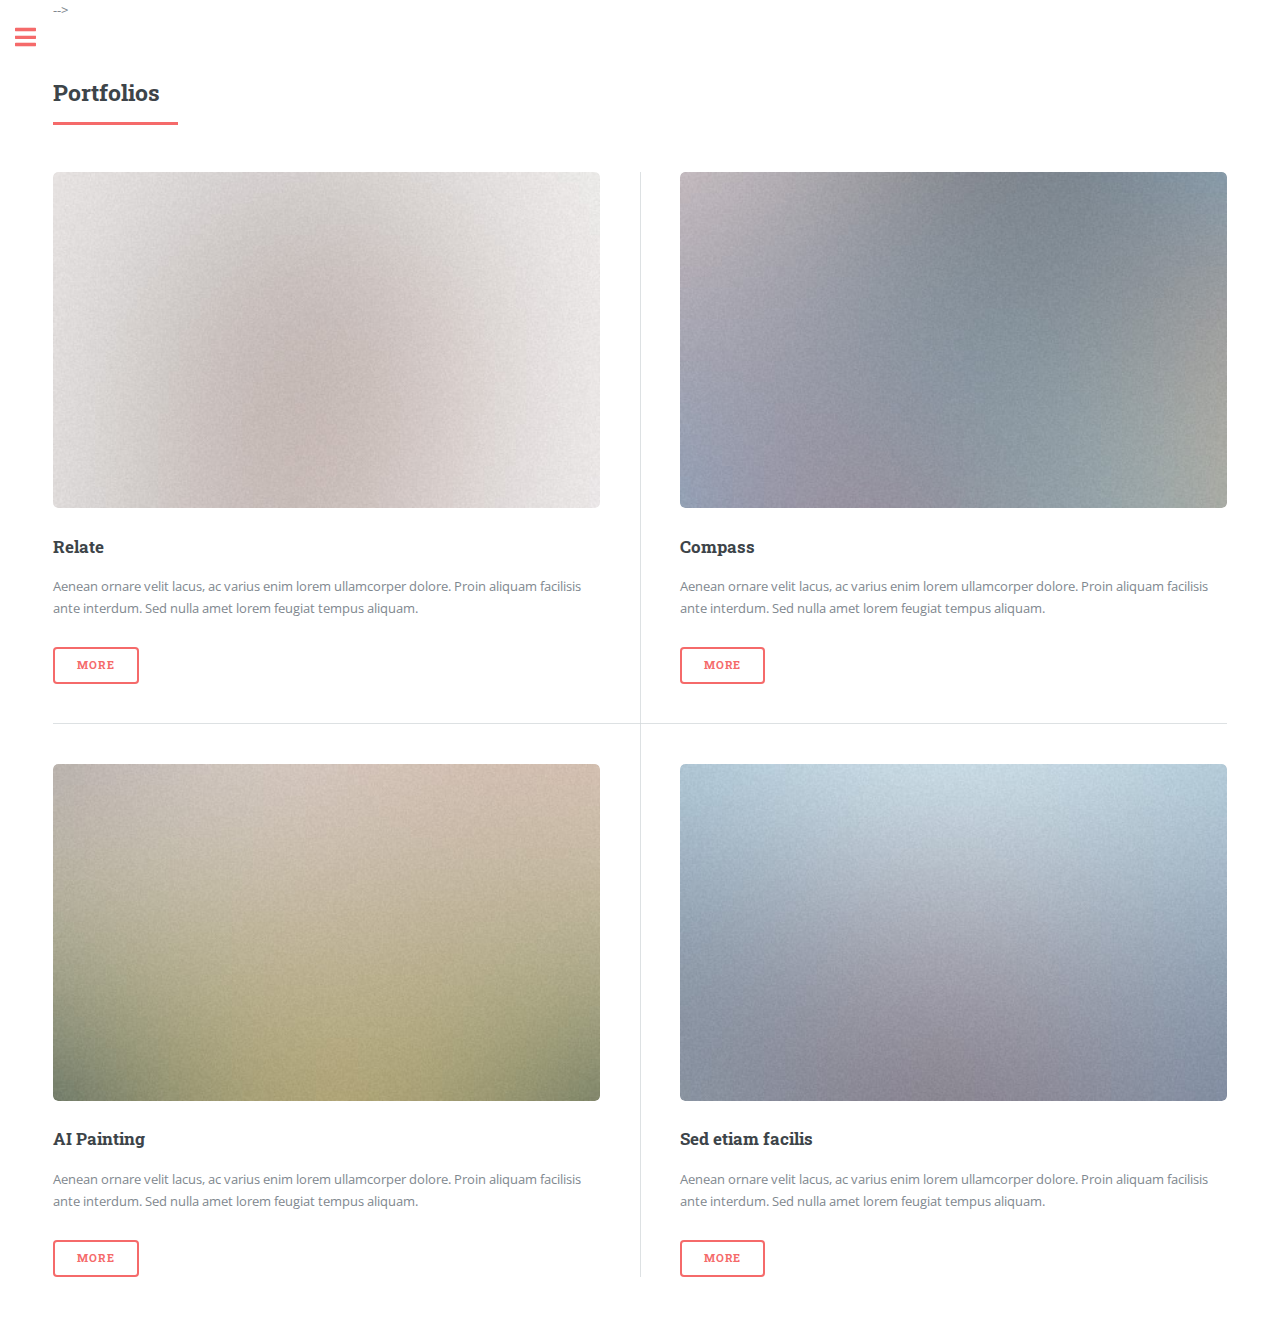
==== portfolios.html @ 3aebd386 "test" ====
<!DOCTYPE HTML>
<!--
	Editorial by HTML5 UP
	html5up.net | @ajlkn
	Free for personal and commercial use under the CCA 3.0 license (html5up.net/license)
-->
<html>
	<head>
		<title>Editorial by HTML5 UP</title>
		<meta charset="utf-8" />
		<meta name="viewport" content="width=device-width, initial-scale=1, user-scalable=no" />
		<link rel="stylesheet" href="assets/css/main.css" />
	</head>
	<body class="is-preload">

		<!-- Wrapper -->
			<div id="wrapper">

				<!-- Main -->
					<div id="main">
						<div class="inner">

							<!-- Header -->
								<!-- <header id="header">
									<a href="index.html" class="logo"><strong>Portfolios</strong></a>
									<a href="index.html" class="logo"></a>
									<!-- 
									<ul class="icons">
										<li><a href="#" class="icon brands fa-twitter"><span class="label">Twitter</span></a></li>
										<li><a href="#" class="icon brands fa-facebook-f"><span class="label">Facebook</span></a></li>
										<li><a href="#" class="icon brands fa-snapchat-ghost"><span class="label">Snapchat</span></a></li>
										<li><a href="#" class="icon brands fa-instagram"><span class="label">Instagram</span></a></li>
										<li><a href="#" class="icon brands fa-medium-m"><span class="label">Medium</span></a></li>
									</ul>
									-->
								</header> -->

							<!-- Section -->
							<!--
								<section>
									<header class="major">
										<h2>Erat lacinia</h2>
									</header>
									<div class="features">
										<article>
											<span class="icon fa-gem"></span>
											<div class="content">
												<h3>Portitor ullamcorper</h3>
												<p>Aenean ornare velit lacus, ac varius enim lorem ullamcorper dolore. Proin aliquam facilisis ante interdum. Sed nulla amet lorem feugiat tempus aliquam.</p>
											</div>
										</article>
										<article>
											<span class="icon solid fa-paper-plane"></span>
											<div class="content">
												<h3>Sapien veroeros</h3>
												<p>Aenean ornare velit lacus, ac varius enim lorem ullamcorper dolore. Proin aliquam facilisis ante interdum. Sed nulla amet lorem feugiat tempus aliquam.</p>
											</div>
										</article>
										<article>
											<span class="icon solid fa-rocket"></span>
											<div class="content">
												<h3>Quam lorem ipsum</h3>
												<p>Aenean ornare velit lacus, ac varius enim lorem ullamcorper dolore. Proin aliquam facilisis ante interdum. Sed nulla amet lorem feugiat tempus aliquam.</p>
											</div>
										</article>
										<article>
											<span class="icon solid fa-signal"></span>
											<div class="content">
												<h3>Sed magna finibus</h3>
												<p>Aenean ornare velit lacus, ac varius enim lorem ullamcorper dolore. Proin aliquam facilisis ante interdum. Sed nulla amet lorem feugiat tempus aliquam.</p>
											</div>
										</article>
									</div>
								</section>
								-->

							<!-- Section -->
								<section>
									<header class="major">
										<h2>Portfolios</h2>
									</header>
									<div class="posts">
										<article>
											<a class="image" href="aipainting.html"><img src="images/pic01.jpg" alt="" /></a>
											<h3>Relate</h3>
											<p>Aenean ornare velit lacus, ac varius enim lorem ullamcorper dolore. Proin aliquam facilisis ante interdum. Sed nulla amet lorem feugiat tempus aliquam.</p>
											<ul class="actions">
												<li><a href="aipainting.html" class="button">More</a></li>
											</ul>
										</article>
										<article>
											<a href="#" class="image"><img src="images/pic02.jpg" alt="" /></a>
											<h3>Compass</h3>
											<p>Aenean ornare velit lacus, ac varius enim lorem ullamcorper dolore. Proin aliquam facilisis ante interdum. Sed nulla amet lorem feugiat tempus aliquam.</p>
											<ul class="actions">
												<li><a href="#" class="button">More</a></li>
											</ul>
										</article>
										<article>
											<a href="#" class="image"><img src="images/pic03.jpg" alt="" /></a>
											<h3>AI Painting</h3>
											<p>Aenean ornare velit lacus, ac varius enim lorem ullamcorper dolore. Proin aliquam facilisis ante interdum. Sed nulla amet lorem feugiat tempus aliquam.</p>
											<ul class="actions">
												<li><a href="#" class="button">More</a></li>
											</ul>
										</article>
										<article>
											<a href="#" class="image"><img src="images/pic04.jpg" alt="" /></a>
											<h3>Sed etiam facilis</h3>
											<p>Aenean ornare velit lacus, ac varius enim lorem ullamcorper dolore. Proin aliquam facilisis ante interdum. Sed nulla amet lorem feugiat tempus aliquam.</p>
											<ul class="actions">
												<li><a href="#" class="button">More</a></li>
											</ul>
										</article>
										<!-- <article>
											<a href="#" class="image"><img src="images/pic05.jpg" alt="" /></a>
											<h3>Feugiat lorem aenean</h3>
											<p>Aenean ornare velit lacus, ac varius enim lorem ullamcorper dolore. Proin aliquam facilisis ante interdum. Sed nulla amet lorem feugiat tempus aliquam.</p>
											<ul class="actions">
												<li><a href="#" class="button">More</a></li>
											</ul>
										</article>
										<article>
											<a href="#" class="image"><img src="images/pic06.jpg" alt="" /></a>
											<h3>Amet varius aliquam</h3>
											<p>Aenean ornare velit lacus, ac varius enim lorem ullamcorper dolore. Proin aliquam facilisis ante interdum. Sed nulla amet lorem feugiat tempus aliquam.</p>
											<ul class="actions">
												<li><a href="#" class="button">More</a></li>
											</ul>
										</article> -->
									</div>
								</section>

						</div>
					</div>

				<!-- Sidebar -->
					<div id="sidebar">
						<div class="inner">

							<!-- Search -->
								<section id="search" class="alt">
									<form method="post" action="#">
										<input type="text" name="query" id="query" placeholder="Search" />
									</form>
								</section>

							<!-- Menu -->
								<nav id="menu">
									<header class="major">
										<h2>Menu</h2>
									</header>
									<ul>
										<li><a href="index.html">Homepage</a></li>
										<li><a href="portfolios.html">Portfolios</a></li>
										<li><a href="publications.html">Publications</a></li>
										<!--
										<li>
											<span class="opener">Submenu</span>
											<ul>
												<li><a href="#">Lorem Dolor</a></li>
												<li><a href="#">Ipsum Adipiscing</a></li>
												<li><a href="#">Tempus Magna</a></li>
												<li><a href="#">Feugiat Veroeros</a></li>
											</ul>
										</li>
										<li><a href="#">Etiam Dolore</a></li>
										<li><a href="#">Adipiscing</a></li>
										<li>
											<span class="opener">Another Submenu</span>
											<ul>
												<li><a href="#">Lorem Dolor</a></li>
												<li><a href="#">Ipsum Adipiscing</a></li>
												<li><a href="#">Tempus Magna</a></li>
												<li><a href="#">Feugiat Veroeros</a></li>
											</ul>
										</li>
										<li><a href="#">Maximus Erat</a></li>
										<li><a href="#">Sapien Mauris</a></li>
										<li><a href="#">Amet Lacinia</a></li>
										-->
									</ul>
								</nav>

							<!-- Section -->
								<!--
								<section>
									<header class="major">
										<h2>Ante interdum</h2>
									</header>
									<div class="mini-posts">
										<article>
											<a href="#" class="image"><img src="images/pic07.jpg" alt="" /></a>
											<p>Aenean ornare velit lacus, ac varius enim lorem ullamcorper dolore aliquam.</p>
										</article>
										<article>
											<a href="#" class="image"><img src="images/pic08.jpg" alt="" /></a>
											<p>Aenean ornare velit lacus, ac varius enim lorem ullamcorper dolore aliquam.</p>
										</article>
										<article>
											<a href="#" class="image"><img src="images/pic09.jpg" alt="" /></a>
											<p>Aenean ornare velit lacus, ac varius enim lorem ullamcorper dolore aliquam.</p>
										</article>
									</div>
									<ul class="actions">
										<li><a href="#" class="button">More</a></li>
									</ul>
								</section>
								-->

							<!-- Section -->
							<section>
								<header class="major">
									<h2>Get in touch</h2>
								</header>
								<!--
								<p>Sed varius enim lorem ullamcorper dolore aliquam aenean ornare velit lacus, ac varius enim lorem ullamcorper dolore. Proin sed aliquam facilisis ante interdum. Sed nulla amet lorem feugiat tempus aliquam.</p>
								-->
								<ul class="contact">
									<li class="icon solid fa-envelope"><a href="#">klei4@ucsc.edu</a></li>
									<!-- <li class="icon solid fa-phone">(000) 000-0000</li>
									<li class="icon solid fa-home">1234 Somewhere Road #8254<br />
									Nashville, TN 00000-0000</li> -->
								</ul>
							</section>

							<!-- Footer -->
							<!--
								<footer id="footer">
									<p class="copyright">&copy; Untitled. All rights reserved. Demo Images: <a href="https://unsplash.com">Unsplash</a>. Design: <a href="https://html5up.net">HTML5 UP</a>.</p>
								</footer>
							-->

						</div>
					</div>

			</div>

		<!-- Scripts -->
			<script src="assets/js/jquery.min.js"></script>
			<script src="assets/js/browser.min.js"></script>
			<script src="assets/js/breakpoints.min.js"></script>
			<script src="assets/js/util.js"></script>
			<script src="assets/js/main.js"></script>

	</body>
</html>
---- assets/css/main.css ----
@import url(fontawesome-all.min.css);
@import url("https://fonts.googleapis.com/css?family=Open+Sans:400,600,400italic,600italic|Roboto+Slab:400,700");
/*
	Editorial by HTML5 UP
	html5up.net | @ajlkn
	Free for personal and commercial use under the CCA 3.0 license (html5up.net/license)
*/
html, body, div, span, applet, object,
iframe, h1, h2, h3, h4, h5, h6, p, blockquote,
pre, a, abbr, acronym, address, big, cite,
code, del, dfn, em, img, ins, kbd, q, s, samp,
small, strike, strong, sub, sup, tt, var, b,
u, i, center, dl, dt, dd, ol, ul, li, fieldset,
form, label, legend, table, caption, tbody,
tfoot, thead, tr, th, td, article, aside,
canvas, details, embed, figure, figcaption,
footer, header, hgroup, menu, nav, output, ruby,
section, summary, time, mark, audio, video {
  margin: 0;
  padding: 0;
  border: 0;
  font-size: 100%;
  font: inherit;
  vertical-align: baseline; }

article, aside, details, figcaption, figure,
footer, header, hgroup, menu, nav, section {
  display: block; }

body {
  line-height: 1; }

ol, ul {
  list-style: none; }

blockquote, q {
  quotes: none; }
  blockquote:before, blockquote:after, q:before, q:after {
    content: '';
    content: none; }

table {
  border-collapse: collapse;
  border-spacing: 0; }

body {
  -webkit-text-size-adjust: none; }

mark {
  background-color: transparent;
  color: inherit; }

input::-moz-focus-inner {
  border: 0;
  padding: 0; }

input, select, textarea {
  -moz-appearance: none;
  -webkit-appearance: none;
  -ms-appearance: none;
  appearance: none; }

/* Basic */
@-ms-viewport {
  width: device-width; }

body {
  -ms-overflow-style: scrollbar; }

@media screen and (max-width: 480px) {
  html, body {
    min-width: 320px; } }

html {
  box-sizing: border-box; }

*, *:before, *:after {
  box-sizing: inherit; }

body {
  background: #ffffff; }
  body.is-preload *, body.is-preload *:before, body.is-preload *:after, body.is-resizing *, body.is-resizing *:before, body.is-resizing *:after {
    -moz-animation: none !important;
    -webkit-animation: none !important;
    -ms-animation: none !important;
    animation: none !important;
    -moz-transition: none !important;
    -webkit-transition: none !important;
    -ms-transition: none !important;
    transition: none !important; }

/* Type */
body, input, select, textarea {
  color: #7f888f;
  font-family: "Open Sans", sans-serif;
  font-size: 13pt;
  font-weight: 400;
  line-height: 1.65; }
  @media screen and (max-width: 1680px) {
    body, input, select, textarea {
      font-size: 11pt; } }
  @media screen and (max-width: 1280px) {
    body, input, select, textarea {
      font-size: 10pt; } }
  @media screen and (max-width: 360px) {
    body, input, select, textarea {
      font-size: 9pt; } }

a {
  -moz-transition: color 0.2s ease-in-out, border-bottom-color 0.2s ease-in-out;
  -webkit-transition: color 0.2s ease-in-out, border-bottom-color 0.2s ease-in-out;
  -ms-transition: color 0.2s ease-in-out, border-bottom-color 0.2s ease-in-out;
  transition: color 0.2s ease-in-out, border-bottom-color 0.2s ease-in-out;
  border-bottom: dotted 1px;
  color: #f56a6a;
  text-decoration: none; }
  a:hover {
    border-bottom-color: #f56a6a;
    color: #f56a6a !important; }
    a:hover strong {
      color: inherit; }

strong, b {
  color: #3d4449;
  font-weight: 600; }

em, i {
  font-style: italic; }

p {
  margin: 0 0 2em 0; }

h1, h2, h3, h4, h5, h6 {
  color: #3d4449;
  font-family: "Roboto Slab", serif;
  font-weight: 700;
  line-height: 1.5;
  margin: 0 0 1em 0; }
  h1 a, h2 a, h3 a, h4 a, h5 a, h6 a {
    color: inherit;
    text-decoration: none;
    border-bottom: 0; }

h1 {
  font-size: 4em;
  margin: 0 0 0.5em 0;
  line-height: 1.3; }

h2 {
  font-size: 1.75em; }

h3 {
  font-size: 1.25em; }

h4 {
  font-size: 1.1em; }

h5 {
  font-size: 0.9em; }

h6 {
  font-size: 0.7em; }

@media screen and (max-width: 1680px) {
  h1 {
    font-size: 3.5em; } }

@media screen and (max-width: 980px) {
  h1 {
    font-size: 3.25em; } }

@media screen and (max-width: 736px) {
  h1 {
    font-size: 2em;
    line-height: 1.4; }
  h2 {
    font-size: 1.5em; } }

sub {
  font-size: 0.8em;
  position: relative;
  top: 0.5em; }

sup {
  font-size: 0.8em;
  position: relative;
  top: -0.5em; }

blockquote {
  border-left: solid 3px rgba(210, 215, 217, 0.75);
  font-style: italic;
  margin: 0 0 2em 0;
  padding: 0.5em 0 0.5em 2em; }

code {
  background: rgba(230, 235, 237, 0.25);
  border-radius: 0.375em;
  border: solid 1px rgba(210, 215, 217, 0.75);
  font-family: "Courier New", monospace;
  font-size: 0.9em;
  margin: 0 0.25em;
  padding: 0.25em 0.65em; }

pre {
  -webkit-overflow-scrolling: touch;
  font-family: "Courier New", monospace;
  font-size: 0.9em;
  margin: 0 0 2em 0; }
  pre code {
    display: block;
    line-height: 1.75;
    padding: 1em 1.5em;
    overflow-x: auto; }

hr {
  border: 0;
  border-bottom: solid 1px rgba(210, 215, 217, 0.75);
  margin: 2em 0; }
  hr.major {
    margin: 3em 0; }

.align-left {
  text-align: left; }

.align-center {
  text-align: center; }

.align-right {
  text-align: right; }

/* Row */
.row {
  display: flex;
  flex-wrap: wrap;
  box-sizing: border-box;
  align-items: stretch; }
  .row > * {
    box-sizing: border-box; }
  .row.gtr-uniform > * > :last-child {
    margin-bottom: 0; }
  .row.aln-left {
    justify-content: flex-start; }
  .row.aln-center {
    justify-content: center; }
  .row.aln-right {
    justify-content: flex-end; }
  .row.aln-top {
    align-items: flex-start; }
  .row.aln-middle {
    align-items: center; }
  .row.aln-bottom {
    align-items: flex-end; }
  .row > .imp {
    order: -1; }
  .row > .col-1 {
    width: 8.33333%; }
  .row > .off-1 {
    margin-left: 8.33333%; }
  .row > .col-2 {
    width: 16.66667%; }
  .row > .off-2 {
    margin-left: 16.66667%; }
  .row > .col-3 {
    width: 25%; }
  .row > .off-3 {
    margin-left: 25%; }
  .row > .col-4 {
    width: 33.33333%; }
  .row > .off-4 {
    margin-left: 33.33333%; }
  .row > .col-5 {
    width: 41.66667%; }
  .row > .off-5 {
    margin-left: 41.66667%; }
  .row > .col-6 {
    width: 50%; }
  .row > .off-6 {
    margin-left: 50%; }
  .row > .col-7 {
    width: 58.33333%; }
  .row > .off-7 {
    margin-left: 58.33333%; }
  .row > .col-8 {
    width: 66.66667%; }
  .row > .off-8 {
    margin-left: 66.66667%; }
  .row > .col-9 {
    width: 75%; }
  .row > .off-9 {
    margin-left: 75%; }
  .row > .col-10 {
    width: 83.33333%; }
  .row > .off-10 {
    margin-left: 83.33333%; }
  .row > .col-11 {
    width: 91.66667%; }
  .row > .off-11 {
    margin-left: 91.66667%; }
  .row > .col-12 {
    width: 100%; }
  .row > .off-12 {
    margin-left: 100%; }
  .row.gtr-0 {
    margin-top: 0;
    margin-left: 0em; }
    .row.gtr-0 > * {
      padding: 0 0 0 0em; }
    .row.gtr-0.gtr-uniform {
      margin-top: 0em; }
      .row.gtr-0.gtr-uniform > * {
        padding-top: 0em; }
  .row.gtr-25 {
    margin-top: 0;
    margin-left: -0.375em; }
    .row.gtr-25 > * {
      padding: 0 0 0 0.375em; }
    .row.gtr-25.gtr-uniform {
      margin-top: -0.375em; }
      .row.gtr-25.gtr-uniform > * {
        padding-top: 0.375em; }
  .row.gtr-50 {
    margin-top: 0;
    margin-left: -0.75em; }
    .row.gtr-50 > * {
      padding: 0 0 0 0.75em; }
    .row.gtr-50.gtr-uniform {
      margin-top: -0.75em; }
      .row.gtr-50.gtr-uniform > * {
        padding-top: 0.75em; }
  .row {
    margin-top: 0;
    margin-left: -1.5em; }
    .row > * {
      padding: 0 0 0 1.5em; }
    .row.gtr-uniform {
      margin-top: -1.5em; }
      .row.gtr-uniform > * {
        padding-top: 1.5em; }
  .row.gtr-150 {
    margin-top: 0;
    margin-left: -2.25em; }
    .row.gtr-150 > * {
      padding: 0 0 0 2.25em; }
    .row.gtr-150.gtr-uniform {
      margin-top: -2.25em; }
      .row.gtr-150.gtr-uniform > * {
        padding-top: 2.25em; }
  .row.gtr-200 {
    margin-top: 0;
    margin-left: -3em; }
    .row.gtr-200 > * {
      padding: 0 0 0 3em; }
    .row.gtr-200.gtr-uniform {
      margin-top: -3em; }
      .row.gtr-200.gtr-uniform > * {
        padding-top: 3em; }
  @media screen and (max-width: 1680px) {
    .row {
      display: flex;
      flex-wrap: wrap;
      box-sizing: border-box;
      align-items: stretch; }
      .row > * {
        box-sizing: border-box; }
      .row.gtr-uniform > * > :last-child {
        margin-bottom: 0; }
      .row.aln-left {
        justify-content: flex-start; }
      .row.aln-center {
        justify-content: center; }
      .row.aln-right {
        justify-content: flex-end; }
      .row.aln-top {
        align-items: flex-start; }
      .row.aln-middle {
        align-items: center; }
      .row.aln-bottom {
        align-items: flex-end; }
      .row > .imp-xlarge {
        order: -1; }
      .row > .col-1-xlarge {
        width: 8.33333%; }
      .row > .off-1-xlarge {
        margin-left: 8.33333%; }
      .row > .col-2-xlarge {
        width: 16.66667%; }
      .row > .off-2-xlarge {
        margin-left: 16.66667%; }
      .row > .col-3-xlarge {
        width: 25%; }
      .row > .off-3-xlarge {
        margin-left: 25%; }
      .row > .col-4-xlarge {
        width: 33.33333%; }
      .row > .off-4-xlarge {
        margin-left: 33.33333%; }
      .row > .col-5-xlarge {
        width: 41.66667%; }
      .row > .off-5-xlarge {
        margin-left: 41.66667%; }
      .row > .col-6-xlarge {
        width: 50%; }
      .row > .off-6-xlarge {
        margin-left: 50%; }
      .row > .col-7-xlarge {
        width: 58.33333%; }
      .row > .off-7-xlarge {
        margin-left: 58.33333%; }
      .row > .col-8-xlarge {
        width: 66.66667%; }
      .row > .off-8-xlarge {
        margin-left: 66.66667%; }
      .row > .col-9-xlarge {
        width: 75%; }
      .row > .off-9-xlarge {
        margin-left: 75%; }
      .row > .col-10-xlarge {
        width: 83.33333%; }
      .row > .off-10-xlarge {
        margin-left: 83.33333%; }
      .row > .col-11-xlarge {
        width: 91.66667%; }
      .row > .off-11-xlarge {
        margin-left: 91.66667%; }
      .row > .col-12-xlarge {
        width: 100%; }
      .row > .off-12-xlarge {
        margin-left: 100%; }
      .row.gtr-0 {
        margin-top: 0;
        margin-left: 0em; }
        .row.gtr-0 > * {
          padding: 0 0 0 0em; }
        .row.gtr-0.gtr-uniform {
          margin-top: 0em; }
          .row.gtr-0.gtr-uniform > * {
            padding-top: 0em; }
      .row.gtr-25 {
        margin-top: 0;
        margin-left: -0.375em; }
        .row.gtr-25 > * {
          padding: 0 0 0 0.375em; }
        .row.gtr-25.gtr-uniform {
          margin-top: -0.375em; }
          .row.gtr-25.gtr-uniform > * {
            padding-top: 0.375em; }
      .row.gtr-50 {
        margin-top: 0;
        margin-left: -0.75em; }
        .row.gtr-50 > * {
          padding: 0 0 0 0.75em; }
        .row.gtr-50.gtr-uniform {
          margin-top: -0.75em; }
          .row.gtr-50.gtr-uniform > * {
            padding-top: 0.75em; }
      .row {
        margin-top: 0;
        margin-left: -1.5em; }
        .row > * {
          padding: 0 0 0 1.5em; }
        .row.gtr-uniform {
          margin-top: -1.5em; }
          .row.gtr-uniform > * {
            padding-top: 1.5em; }
      .row.gtr-150 {
        margin-top: 0;
        margin-left: -2.25em; }
        .row.gtr-150 > * {
          padding: 0 0 0 2.25em; }
        .row.gtr-150.gtr-uniform {
          margin-top: -2.25em; }
          .row.gtr-150.gtr-uniform > * {
            padding-top: 2.25em; }
      .row.gtr-200 {
        margin-top: 0;
        margin-left: -3em; }
        .row.gtr-200 > * {
          padding: 0 0 0 3em; }
        .row.gtr-200.gtr-uniform {
          margin-top: -3em; }
          .row.gtr-200.gtr-uniform > * {
            padding-top: 3em; } }
  @media screen and (max-width: 1280px) {
    .row {
      display: flex;
      flex-wrap: wrap;
      box-sizing: border-box;
      align-items: stretch; }
      .row > * {
        box-sizing: border-box; }
      .row.gtr-uniform > * > :last-child {
        margin-bottom: 0; }
      .row.aln-left {
        justify-content: flex-start; }
      .row.aln-center {
        justify-content: center; }
      .row.aln-right {
        justify-content: flex-end; }
      .row.aln-top {
        align-items: flex-start; }
      .row.aln-middle {
        align-items: center; }
      .row.aln-bottom {
        align-items: flex-end; }
      .row > .imp-large {
        order: -1; }
      .row > .col-1-large {
        width: 8.33333%; }
      .row > .off-1-large {
        margin-left: 8.33333%; }
      .row > .col-2-large {
        width: 16.66667%; }
      .row > .off-2-large {
        margin-left: 16.66667%; }
      .row > .col-3-large {
        width: 25%; }
      .row > .off-3-large {
        margin-left: 25%; }
      .row > .col-4-large {
        width: 33.33333%; }
      .row > .off-4-large {
        margin-left: 33.33333%; }
      .row > .col-5-large {
        width: 41.66667%; }
      .row > .off-5-large {
        margin-left: 41.66667%; }
      .row > .col-6-large {
        width: 50%; }
      .row > .off-6-large {
        margin-left: 50%; }
      .row > .col-7-large {
        width: 58.33333%; }
      .row > .off-7-large {
        margin-left: 58.33333%; }
      .row > .col-8-large {
        width: 66.66667%; }
      .row > .off-8-large {
        margin-left: 66.66667%; }
      .row > .col-9-large {
        width: 75%; }
      .row > .off-9-large {
        margin-left: 75%; }
      .row > .col-10-large {
        width: 83.33333%; }
      .row > .off-10-large {
        margin-left: 83.33333%; }
      .row > .col-11-large {
        width: 91.66667%; }
      .row > .off-11-large {
        margin-left: 91.66667%; }
      .row > .col-12-large {
        width: 100%; }
      .row > .off-12-large {
        margin-left: 100%; }
      .row.gtr-0 {
        margin-top: 0;
        margin-left: 0em; }
        .row.gtr-0 > * {
          padding: 0 0 0 0em; }
        .row.gtr-0.gtr-uniform {
          margin-top: 0em; }
          .row.gtr-0.gtr-uniform > * {
            padding-top: 0em; }
      .row.gtr-25 {
        margin-top: 0;
        margin-left: -0.375em; }
        .row.gtr-25 > * {
          padding: 0 0 0 0.375em; }
        .row.gtr-25.gtr-uniform {
          margin-top: -0.375em; }
          .row.gtr-25.gtr-uniform > * {
            padding-top: 0.375em; }
      .row.gtr-50 {
        margin-top: 0;
        margin-left: -0.75em; }
        .row.gtr-50 > * {
          padding: 0 0 0 0.75em; }
        .row.gtr-50.gtr-uniform {
          margin-top: -0.75em; }
          .row.gtr-50.gtr-uniform > * {
            padding-top: 0.75em; }
      .row {
        margin-top: 0;
        margin-left: -1.5em; }
        .row > * {
          padding: 0 0 0 1.5em; }
        .row.gtr-uniform {
          margin-top: -1.5em; }
          .row.gtr-uniform > * {
            padding-top: 1.5em; }
      .row.gtr-150 {
        margin-top: 0;
        margin-left: -2.25em; }
        .row.gtr-150 > * {
          padding: 0 0 0 2.25em; }
        .row.gtr-150.gtr-uniform {
          margin-top: -2.25em; }
          .row.gtr-150.gtr-uniform > * {
            padding-top: 2.25em; }
      .row.gtr-200 {
        margin-top: 0;
        margin-left: -3em; }
        .row.gtr-200 > * {
          padding: 0 0 0 3em; }
        .row.gtr-200.gtr-uniform {
          margin-top: -3em; }
          .row.gtr-200.gtr-uniform > * {
            padding-top: 3em; } }
  @media screen and (max-width: 980px) {
    .row {
      display: flex;
      flex-wrap: wrap;
      box-sizing: border-box;
      align-items: stretch; }
      .row > * {
        box-sizing: border-box; }
      .row.gtr-uniform > * > :last-child {
        margin-bottom: 0; }
      .row.aln-left {
        justify-content: flex-start; }
      .row.aln-center {
        justify-content: center; }
      .row.aln-right {
        justify-content: flex-end; }
      .row.aln-top {
        align-items: flex-start; }
      .row.aln-middle {
        align-items: center; }
      .row.aln-bottom {
        align-items: flex-end; }
      .row > .imp-medium {
        order: -1; }
      .row > .col-1-medium {
        width: 8.33333%; }
      .row > .off-1-medium {
        margin-left: 8.33333%; }
      .row > .col-2-medium {
        width: 16.66667%; }
      .row > .off-2-medium {
        margin-left: 16.66667%; }
      .row > .col-3-medium {
        width: 25%; }
      .row > .off-3-medium {
        margin-left: 25%; }
      .row > .col-4-medium {
        width: 33.33333%; }
      .row > .off-4-medium {
        margin-left: 33.33333%; }
      .row > .col-5-medium {
        width: 41.66667%; }
      .row > .off-5-medium {
        margin-left: 41.66667%; }
      .row > .col-6-medium {
        width: 50%; }
      .row > .off-6-medium {
        margin-left: 50%; }
      .row > .col-7-medium {
        width: 58.33333%; }
      .row > .off-7-medium {
        margin-left: 58.33333%; }
      .row > .col-8-medium {
        width: 66.66667%; }
      .row > .off-8-medium {
        margin-left: 66.66667%; }
      .row > .col-9-medium {
        width: 75%; }
      .row > .off-9-medium {
        margin-left: 75%; }
      .row > .col-10-medium {
        width: 83.33333%; }
      .row > .off-10-medium {
        margin-left: 83.33333%; }
      .row > .col-11-medium {
        width: 91.66667%; }
      .row > .off-11-medium {
        margin-left: 91.66667%; }
      .row > .col-12-medium {
        width: 100%; }
      .row > .off-12-medium {
        margin-left: 100%; }
      .row.gtr-0 {
        margin-top: 0;
        margin-left: 0em; }
        .row.gtr-0 > * {
          padding: 0 0 0 0em; }
        .row.gtr-0.gtr-uniform {
          margin-top: 0em; }
          .row.gtr-0.gtr-uniform > * {
            padding-top: 0em; }
      .row.gtr-25 {
        margin-top: 0;
        margin-left: -0.375em; }
        .row.gtr-25 > * {
          padding: 0 0 0 0.375em; }
        .row.gtr-25.gtr-uniform {
          margin-top: -0.375em; }
          .row.gtr-25.gtr-uniform > * {
            padding-top: 0.375em; }
      .row.gtr-50 {
        margin-top: 0;
        margin-left: -0.75em; }
        .row.gtr-50 > * {
          padding: 0 0 0 0.75em; }
        .row.gtr-50.gtr-uniform {
          margin-top: -0.75em; }
          .row.gtr-50.gtr-uniform > * {
            padding-top: 0.75em; }
      .row {
        margin-top: 0;
        margin-left: -1.5em; }
        .row > * {
          padding: 0 0 0 1.5em; }
        .row.gtr-uniform {
          margin-top: -1.5em; }
          .row.gtr-uniform > * {
            padding-top: 1.5em; }
      .row.gtr-150 {
        margin-top: 0;
        margin-left: -2.25em; }
        .row.gtr-150 > * {
          padding: 0 0 0 2.25em; }
        .row.gtr-150.gtr-uniform {
          margin-top: -2.25em; }
          .row.gtr-150.gtr-uniform > * {
            padding-top: 2.25em; }
      .row.gtr-200 {
        margin-top: 0;
        margin-left: -3em; }
        .row.gtr-200 > * {
          padding: 0 0 0 3em; }
        .row.gtr-200.gtr-uniform {
          margin-top: -3em; }
          .row.gtr-200.gtr-uniform > * {
            padding-top: 3em; } }
  @media screen and (max-width: 736px) {
    .row {
      display: flex;
      flex-wrap: wrap;
      box-sizing: border-box;
      align-items: stretch; }
      .row > * {
        box-sizing: border-box; }
      .row.gtr-uniform > * > :last-child {
        margin-bottom: 0; }
      .row.aln-left {
        justify-content: flex-start; }
      .row.aln-center {
        justify-content: center; }
      .row.aln-right {
        justify-content: flex-end; }
      .row.aln-top {
        align-items: flex-start; }
      .row.aln-middle {
        align-items: center; }
      .row.aln-bottom {
        align-items: flex-end; }
      .row > .imp-small {
        order: -1; }
      .row > .col-1-small {
        width: 8.33333%; }
      .row > .off-1-small {
        margin-left: 8.33333%; }
      .row > .col-2-small {
        width: 16.66667%; }
      .row > .off-2-small {
        margin-left: 16.66667%; }
      .row > .col-3-small {
        width: 25%; }
      .row > .off-3-small {
        margin-left: 25%; }
      .row > .col-4-small {
        width: 33.33333%; }
      .row > .off-4-small {
        margin-left: 33.33333%; }
      .row > .col-5-small {
        width: 41.66667%; }
      .row > .off-5-small {
        margin-left: 41.66667%; }
      .row > .col-6-small {
        width: 50%; }
      .row > .off-6-small {
        margin-left: 50%; }
      .row > .col-7-small {
        width: 58.33333%; }
      .row > .off-7-small {
        margin-left: 58.33333%; }
      .row > .col-8-small {
        width: 66.66667%; }
      .row > .off-8-small {
        margin-left: 66.66667%; }
      .row > .col-9-small {
        width: 75%; }
      .row > .off-9-small {
        margin-left: 75%; }
      .row > .col-10-small {
        width: 83.33333%; }
      .row > .off-10-small {
        margin-left: 83.33333%; }
      .row > .col-11-small {
        width: 91.66667%; }
      .row > .off-11-small {
        margin-left: 91.66667%; }
      .row > .col-12-small {
        width: 100%; }
      .row > .off-12-small {
        margin-left: 100%; }
      .row.gtr-0 {
        margin-top: 0;
        margin-left: 0em; }
        .row.gtr-0 > * {
          padding: 0 0 0 0em; }
        .row.gtr-0.gtr-uniform {
          margin-top: 0em; }
          .row.gtr-0.gtr-uniform > * {
            padding-top: 0em; }
      .row.gtr-25 {
        margin-top: 0;
        margin-left: -0.375em; }
        .row.gtr-25 > * {
          padding: 0 0 0 0.375em; }
        .row.gtr-25.gtr-uniform {
          margin-top: -0.375em; }
          .row.gtr-25.gtr-uniform > * {
            padding-top: 0.375em; }
      .row.gtr-50 {
        margin-top: 0;
        margin-left: -0.75em; }
        .row.gtr-50 > * {
          padding: 0 0 0 0.75em; }
        .row.gtr-50.gtr-uniform {
          margin-top: -0.75em; }
          .row.gtr-50.gtr-uniform > * {
            padding-top: 0.75em; }
      .row {
        margin-top: 0;
        margin-left: -1.5em; }
        .row > * {
          padding: 0 0 0 1.5em; }
        .row.gtr-uniform {
          margin-top: -1.5em; }
          .row.gtr-uniform > * {
            padding-top: 1.5em; }
      .row.gtr-150 {
        margin-top: 0;
        margin-left: -2.25em; }
        .row.gtr-150 > * {
          padding: 0 0 0 2.25em; }
        .row.gtr-150.gtr-uniform {
          margin-top: -2.25em; }
          .row.gtr-150.gtr-uniform > * {
            padding-top: 2.25em; }
      .row.gtr-200 {
        margin-top: 0;
        margin-left: -3em; }
        .row.gtr-200 > * {
          padding: 0 0 0 3em; }
        .row.gtr-200.gtr-uniform {
          margin-top: -3em; }
          .row.gtr-200.gtr-uniform > * {
            padding-top: 3em; } }
  @media screen and (max-width: 480px) {
    .row {
      display: flex;
      flex-wrap: wrap;
      box-sizing: border-box;
      align-items: stretch; }
      .row > * {
        box-sizing: border-box; }
      .row.gtr-uniform > * > :last-child {
        margin-bottom: 0; }
      .row.aln-left {
        justify-content: flex-start; }
      .row.aln-center {
        justify-content: center; }
      .row.aln-right {
        justify-content: flex-end; }
      .row.aln-top {
        align-items: flex-start; }
      .row.aln-middle {
        align-items: center; }
      .row.aln-bottom {
        align-items: flex-end; }
      .row > .imp-xsmall {
        order: -1; }
      .row > .col-1-xsmall {
        width: 8.33333%; }
      .row > .off-1-xsmall {
        margin-left: 8.33333%; }
      .row > .col-2-xsmall {
        width: 16.66667%; }
      .row > .off-2-xsmall {
        margin-left: 16.66667%; }
      .row > .col-3-xsmall {
        width: 25%; }
      .row > .off-3-xsmall {
        margin-left: 25%; }
      .row > .col-4-xsmall {
        width: 33.33333%; }
      .row > .off-4-xsmall {
        margin-left: 33.33333%; }
      .row > .col-5-xsmall {
        width: 41.66667%; }
      .row > .off-5-xsmall {
        margin-left: 41.66667%; }
      .row > .col-6-xsmall {
        width: 50%; }
      .row > .off-6-xsmall {
        margin-left: 50%; }
      .row > .col-7-xsmall {
        width: 58.33333%; }
      .row > .off-7-xsmall {
        margin-left: 58.33333%; }
      .row > .col-8-xsmall {
        width: 66.66667%; }
      .row > .off-8-xsmall {
        margin-left: 66.66667%; }
      .row > .col-9-xsmall {
        width: 75%; }
      .row > .off-9-xsmall {
        margin-left: 75%; }
      .row > .col-10-xsmall {
        width: 83.33333%; }
      .row > .off-10-xsmall {
        margin-left: 83.33333%; }
      .row > .col-11-xsmall {
        width: 91.66667%; }
      .row > .off-11-xsmall {
        margin-left: 91.66667%; }
      .row > .col-12-xsmall {
        width: 100%; }
      .row > .off-12-xsmall {
        margin-left: 100%; }
      .row.gtr-0 {
        margin-top: 0;
        margin-left: 0em; }
        .row.gtr-0 > * {
          padding: 0 0 0 0em; }
        .row.gtr-0.gtr-uniform {
          margin-top: 0em; }
          .row.gtr-0.gtr-uniform > * {
            padding-top: 0em; }
      .row.gtr-25 {
        margin-top: 0;
        margin-left: -0.375em; }
        .row.gtr-25 > * {
          padding: 0 0 0 0.375em; }
        .row.gtr-25.gtr-uniform {
          margin-top: -0.375em; }
          .row.gtr-25.gtr-uniform > * {
            padding-top: 0.375em; }
      .row.gtr-50 {
        margin-top: 0;
        margin-left: -0.75em; }
        .row.gtr-50 > * {
          padding: 0 0 0 0.75em; }
        .row.gtr-50.gtr-uniform {
          margin-top: -0.75em; }
          .row.gtr-50.gtr-uniform > * {
            padding-top: 0.75em; }
      .row {
        margin-top: 0;
        margin-left: -1.5em; }
        .row > * {
          padding: 0 0 0 1.5em; }
        .row.gtr-uniform {
          margin-top: -1.5em; }
          .row.gtr-uniform > * {
            padding-top: 1.5em; }
      .row.gtr-150 {
        margin-top: 0;
        margin-left: -2.25em; }
        .row.gtr-150 > * {
          padding: 0 0 0 2.25em; }
        .row.gtr-150.gtr-uniform {
          margin-top: -2.25em; }
          .row.gtr-150.gtr-uniform > * {
            padding-top: 2.25em; }
      .row.gtr-200 {
        margin-top: 0;
        margin-left: -3em; }
        .row.gtr-200 > * {
          padding: 0 0 0 3em; }
        .row.gtr-200.gtr-uniform {
          margin-top: -3em; }
          .row.gtr-200.gtr-uniform > * {
            padding-top: 3em; } }

/* Section/Article */
section.special, article.special {
  text-align: center; }

header p {
  font-family: "Roboto Slab", serif;
  font-size: 1em;
  font-weight: 400;
  letter-spacing: 0.075em;
  margin-top: -0.5em;
  text-transform: uppercase; }

header.major > :last-child {
  border-bottom: solid 3px #f56a6a;
  display: inline-block;
  margin: 0 0 2em 0;
  padding: 0 0.75em 0.5em 0; }

header.main > :last-child {
  margin: 0 0 1em 0; }

/* Form */
form {
  margin: 0 0 2em 0; }

label {
  color: #3d4449;
  display: block;
  font-size: 0.9em;
  font-weight: 600;
  margin: 0 0 1em 0; }

input[type="text"],
input[type="password"],
input[type="email"],
input[type="tel"],
input[type="search"],
input[type="url"],
select,
textarea {
  -moz-appearance: none;
  -webkit-appearance: none;
  -ms-appearance: none;
  appearance: none;
  background: #ffffff;
  border-radius: 0.375em;
  border: none;
  border: solid 1px rgba(210, 215, 217, 0.75);
  color: inherit;
  display: block;
  outline: 0;
  padding: 0 1em;
  text-decoration: none;
  width: 100%; }
  input[type="text"]:invalid,
  input[type="password"]:invalid,
  input[type="email"]:invalid,
  input[type="tel"]:invalid,
  input[type="search"]:invalid,
  input[type="url"]:invalid,
  select:invalid,
  textarea:invalid {
    box-shadow: none; }
  input[type="text"]:focus,
  input[type="password"]:focus,
  input[type="email"]:focus,
  input[type="tel"]:focus,
  input[type="search"]:focus,
  input[type="url"]:focus,
  select:focus,
  textarea:focus {
    border-color: #f56a6a;
    box-shadow: 0 0 0 1px #f56a6a; }

select {
  background-image: url("data:image/svg+xml;charset=utf8,%3Csvg xmlns='http://www.w3.org/2000/svg' width='40' height='40' preserveAspectRatio='none' viewBox='0 0 40 40'%3E%3Cpath d='M9.4,12.3l10.4,10.4l10.4-10.4c0.2-0.2,0.5-0.4,0.9-0.4c0.3,0,0.6,0.1,0.9,0.4l3.3,3.3c0.2,0.2,0.4,0.5,0.4,0.9 c0,0.4-0.1,0.6-0.4,0.9L20.7,31.9c-0.2,0.2-0.5,0.4-0.9,0.4c-0.3,0-0.6-0.1-0.9-0.4L4.3,17.3c-0.2-0.2-0.4-0.5-0.4-0.9 c0-0.4,0.1-0.6,0.4-0.9l3.3-3.3c0.2-0.2,0.5-0.4,0.9-0.4S9.1,12.1,9.4,12.3z' fill='rgba(210, 215, 217, 0.75)' /%3E%3C/svg%3E");
  background-size: 1.25em;
  background-repeat: no-repeat;
  background-position: calc(100% - 1em) center;
  height: 2.75em;
  padding-right: 2.75em;
  text-overflow: ellipsis; }
  select option {
    color: #3d4449;
    background: #ffffff; }
  select:focus::-ms-value {
    background-color: transparent; }
  select::-ms-expand {
    display: none; }

input[type="text"],
input[type="password"],
input[type="email"],
input[type="tel"],
input[type="search"],
input[type="url"],
select {
  height: 2.75em; }

textarea {
  padding: 0.75em 1em; }

input[type="checkbox"],
input[type="radio"] {
  -moz-appearance: none;
  -webkit-appearance: none;
  -ms-appearance: none;
  appearance: none;
  display: block;
  float: left;
  margin-right: -2em;
  opacity: 0;
  width: 1em;
  z-index: -1; }
  input[type="checkbox"] + label,
  input[type="radio"] + label {
    text-decoration: none;
    color: #7f888f;
    cursor: pointer;
    display: inline-block;
    font-size: 1em;
    font-weight: 400;
    padding-left: 2.4em;
    padding-right: 0.75em;
    position: relative; }
    input[type="checkbox"] + label:before,
    input[type="radio"] + label:before {
      -moz-osx-font-smoothing: grayscale;
      -webkit-font-smoothing: antialiased;
      display: inline-block;
      font-style: normal;
      font-variant: normal;
      text-rendering: auto;
      line-height: 1;
      text-transform: none !important;
      font-family: 'Font Awesome 5 Free';
      font-weight: 900; }
    input[type="checkbox"] + label:before,
    input[type="radio"] + label:before {
      background: #ffffff;
      border-radius: 0.375em;
      border: solid 1px rgba(210, 215, 217, 0.75);
      content: '';
      display: inline-block;
      font-size: 0.8em;
      height: 2.0625em;
      left: 0;
      line-height: 2.0625em;
      position: absolute;
      text-align: center;
      top: 0;
      width: 2.0625em; }
  input[type="checkbox"]:checked + label:before,
  input[type="radio"]:checked + label:before {
    background: #3d4449;
    border-color: #3d4449;
    color: #ffffff;
    content: '\f00c'; }
  input[type="checkbox"]:focus + label:before,
  input[type="radio"]:focus + label:before {
    border-color: #f56a6a;
    box-shadow: 0 0 0 1px #f56a6a; }

input[type="checkbox"] + label:before {
  border-radius: 0.375em; }

input[type="radio"] + label:before {
  border-radius: 100%; }

::-webkit-input-placeholder {
  color: #9fa3a6 !important;
  opacity: 1.0; }

:-moz-placeholder {
  color: #9fa3a6 !important;
  opacity: 1.0; }

::-moz-placeholder {
  color: #9fa3a6 !important;
  opacity: 1.0; }

:-ms-input-placeholder {
  color: #9fa3a6 !important;
  opacity: 1.0; }

/* Box */
.box {
  border-radius: 0.375em;
  border: solid 1px rgba(210, 215, 217, 0.75);
  margin-bottom: 2em;
  padding: 1.5em; }
  .box > :last-child,
  .box > :last-child > :last-child,
  .box > :last-child > :last-child > :last-child {
    margin-bottom: 0; }
  .box.alt {
    border: 0;
    border-radius: 0;
    padding: 0; }

/* Icon */
.icon {
  text-decoration: none;
  border-bottom: none;
  position: relative; }
  .icon:before {
    -moz-osx-font-smoothing: grayscale;
    -webkit-font-smoothing: antialiased;
    display: inline-block;
    font-style: normal;
    font-variant: normal;
    text-rendering: auto;
    line-height: 1;
    text-transform: none !important;
    font-family: 'Font Awesome 5 Free';
    font-weight: 400; }
  .icon > .label {
    display: none; }
  .icon:before {
    line-height: inherit; }
  .icon.solid:before {
    font-weight: 900; }
  .icon.brands:before {
    font-family: 'Font Awesome 5 Brands'; }

/* Image */
.image {
  border-radius: 0.375em;
  border: 0;
  display: inline-block;
  position: relative; }
  .image img {
    border-radius: 0.375em;
    display: block; }
  .image.left, .image.right {
    max-width: 40%; }
    .image.left img, .image.right img {
      width: 100%; }
  .image.left {
    float: left;
    padding: 0 1.5em 1em 0;
    top: 0.25em; }
  .image.right {
    float: right;
    padding: 0 0 1em 1.5em;
    top: 0.25em; }
  .image.fit {
    display: block;
    margin: 0 0 2em 0;
    width: 100%; }
    .image.fit img {
      width: 100%; }
  .image.main {
    display: block;
    margin: 0 0 3em 0;
    width: 100%; }
    .image.main img {
      width: 100%; }

a.image {
  overflow: hidden; }
  a.image img {
    -moz-transition: -moz-transform 0.2s ease;
    -webkit-transition: -webkit-transform 0.2s ease;
    -ms-transition: -ms-transform 0.2s ease;
    transition: transform 0.2s ease; }
  a.image:hover img {
    -moz-transform: scale(1.075);
    -webkit-transform: scale(1.075);
    -ms-transform: scale(1.075);
    transform: scale(1.075); }

/* List */
ol {
  list-style: decimal;
  margin: 0 0 2em 0;
  padding-left: 1.25em; }
  ol li {
    padding-left: 0.25em; }

ul {
  list-style: disc;
  margin: 0 0 2em 0;
  padding-left: 1em; }
  ul li {
    padding-left: 0.5em; }
  ul.alt {
    list-style: none;
    padding-left: 0; }
    ul.alt li {
      border-top: solid 1px rgba(210, 215, 217, 0.75);
      padding: 0.5em 0; }
      ul.alt li:first-child {
        border-top: 0;
        padding-top: 0; }

dl {
  margin: 0 0 2em 0; }
  dl dt {
    display: block;
    font-weight: 600;
    margin: 0 0 1em 0; }
  dl dd {
    margin-left: 2em; }

/* Actions */
ul.actions {
  display: -moz-flex;
  display: -webkit-flex;
  display: -ms-flex;
  display: flex;
  cursor: default;
  list-style: none;
  margin-left: -1em;
  padding-left: 0; }
  ul.actions li {
    padding: 0 0 0 1em;
    vertical-align: middle; }
  ul.actions.special {
    -moz-justify-content: center;
    -webkit-justify-content: center;
    -ms-justify-content: center;
    justify-content: center;
    width: 100%;
    margin-left: 0; }
    ul.actions.special li:first-child {
      padding-left: 0; }
  ul.actions.stacked {
    -moz-flex-direction: column;
    -webkit-flex-direction: column;
    -ms-flex-direction: column;
    flex-direction: column;
    margin-left: 0; }
    ul.actions.stacked li {
      padding: 1.3em 0 0 0; }
      ul.actions.stacked li:first-child {
        padding-top: 0; }
  ul.actions.fit {
    width: calc(100% + 1em); }
    ul.actions.fit li {
      -moz-flex-grow: 1;
      -webkit-flex-grow: 1;
      -ms-flex-grow: 1;
      flex-grow: 1;
      -moz-flex-shrink: 1;
      -webkit-flex-shrink: 1;
      -ms-flex-shrink: 1;
      flex-shrink: 1;
      width: 100%; }
      ul.actions.fit li > * {
        width: 100%; }
    ul.actions.fit.stacked {
      width: 100%; }

/* Icons */
ul.icons {
  cursor: default;
  list-style: none;
  padding-left: 0; }
  ul.icons li {
    display: inline-block;
    padding: 0 1em 0 0; }
    ul.icons li:last-child {
      padding-right: 0; }
    ul.icons li .icon {
      color: inherit; }
      ul.icons li .icon:before {
        font-size: 1.25em; }

/* Contact */
ul.contact {
  list-style: none;
  padding: 0; }
  ul.contact li {
    text-decoration: none;
    border-top: solid 1px rgba(210, 215, 217, 0.75);
    margin: 1.5em 0 0 0;
    padding: 1.5em 0 0 3em;
    position: relative; }
    ul.contact li:before {
      -moz-osx-font-smoothing: grayscale;
      -webkit-font-smoothing: antialiased;
      display: inline-block;
      font-style: normal;
      font-variant: normal;
      text-rendering: auto;
      line-height: 1;
      text-transform: none !important;
      font-family: 'Font Awesome 5 Free';
      font-weight: 400; }
    ul.contact li:before {
      color: #f56a6a;
      display: inline-block;
      font-size: 1.5em;
      height: 1.125em;
      left: 0;
      line-height: 1.125em;
      position: absolute;
      text-align: center;
      top: 1em;
      width: 1.5em; }
    ul.contact li:first-child {
      border-top: 0;
      margin-top: 0;
      padding-top: 0; }
      ul.contact li:first-child:before {
        top: 0; }
    ul.contact li a {
      color: inherit; }

/* Pagination */
ul.pagination {
  cursor: default;
  list-style: none;
  padding-left: 0; }
  ul.pagination li {
    display: inline-block;
    padding-left: 0;
    vertical-align: middle; }
    ul.pagination li > .page {
      -moz-transition: background-color 0.2s ease-in-out, color 0.2s ease-in-out;
      -webkit-transition: background-color 0.2s ease-in-out, color 0.2s ease-in-out;
      -ms-transition: background-color 0.2s ease-in-out, color 0.2s ease-in-out;
      transition: background-color 0.2s ease-in-out, color 0.2s ease-in-out;
      border-bottom: 0;
      border-radius: 0.375em;
      display: inline-block;
      font-size: 0.8em;
      font-weight: 600;
      height: 2em;
      line-height: 2em;
      margin: 0 0.125em;
      min-width: 2em;
      padding: 0 0.5em;
      text-align: center; }
      ul.pagination li > .page.active {
        background-color: #f56a6a;
        color: #ffffff !important; }
        ul.pagination li > .page.active:hover {
          background-color: #f67878; }
        ul.pagination li > .page.active:active {
          background-color: #f45c5c; }
    ul.pagination li:first-child {
      padding-right: 0.75em; }
    ul.pagination li:last-child {
      padding-left: 0.75em; }
  @media screen and (max-width: 480px) {
    ul.pagination li:nth-child(n+2):nth-last-child(n+2) {
      display: none; }
    ul.pagination li:first-child {
      padding-right: 0; } }

/* Table */
.table-wrapper {
  -webkit-overflow-scrolling: touch;
  overflow-x: auto; }

table {
  margin: 0 0 2em 0;
  width: 100%; }
  table tbody tr {
    border: solid 1px rgba(210, 215, 217, 0.75);
    border-left: 0;
    border-right: 0; }
    table tbody tr:nth-child(2n + 1) {
      background-color: rgba(230, 235, 237, 0.25); }
  table td {
    padding: 0.75em 0.75em; }
  table th {
    color: #3d4449;
    font-size: 0.9em;
    font-weight: 600;
    padding: 0 0.75em 0.75em 0.75em;
    text-align: left; }
  table thead {
    border-bottom: solid 2px rgba(210, 215, 217, 0.75); }
  table tfoot {
    border-top: solid 2px rgba(210, 215, 217, 0.75); }
  table.alt {
    border-collapse: separate; }
    table.alt tbody tr td {
      border: solid 1px rgba(210, 215, 217, 0.75);
      border-left-width: 0;
      border-top-width: 0; }
      table.alt tbody tr td:first-child {
        border-left-width: 1px; }
    table.alt tbody tr:first-child td {
      border-top-width: 1px; }
    table.alt thead {
      border-bottom: 0; }
    table.alt tfoot {
      border-top: 0; }

/* Button */
input[type="submit"],
input[type="reset"],
input[type="button"],
button,
.button {
  -moz-appearance: none;
  -webkit-appearance: none;
  -ms-appearance: none;
  appearance: none;
  -moz-transition: background-color 0.2s ease-in-out, color 0.2s ease-in-out;
  -webkit-transition: background-color 0.2s ease-in-out, color 0.2s ease-in-out;
  -ms-transition: background-color 0.2s ease-in-out, color 0.2s ease-in-out;
  transition: background-color 0.2s ease-in-out, color 0.2s ease-in-out;
  background-color: transparent;
  border-radius: 0.375em;
  border: 0;
  box-shadow: inset 0 0 0 2px #f56a6a;
  color: #f56a6a !important;
  cursor: pointer;
  display: inline-block;
  font-family: "Roboto Slab", serif;
  font-size: 0.8em;
  font-weight: 700;
  height: 3.5em;
  letter-spacing: 0.075em;
  line-height: 3.5em;
  padding: 0 2.25em;
  text-align: center;
  text-decoration: none;
  text-transform: uppercase;
  white-space: nowrap; }
  input[type="submit"]:hover,
  input[type="reset"]:hover,
  input[type="button"]:hover,
  button:hover,
  .button:hover {
    background-color: rgba(245, 106, 106, 0.05); }
  input[type="submit"]:active,
  input[type="reset"]:active,
  input[type="button"]:active,
  button:active,
  .button:active {
    background-color: rgba(245, 106, 106, 0.15); }
  input[type="submit"].icon:before,
  input[type="reset"].icon:before,
  input[type="button"].icon:before,
  button.icon:before,
  .button.icon:before {
    margin-right: 0.5em; }
  input[type="submit"].fit,
  input[type="reset"].fit,
  input[type="button"].fit,
  button.fit,
  .button.fit {
    width: 100%; }
  input[type="submit"].small,
  input[type="reset"].small,
  input[type="button"].small,
  button.small,
  .button.small {
    font-size: 0.6em; }
  input[type="submit"].large,
  input[type="reset"].large,
  input[type="button"].large,
  button.large,
  .button.large {
    font-size: 1em;
    height: 3.65em;
    line-height: 3.65em; }
  input[type="submit"].primary,
  input[type="reset"].primary,
  input[type="button"].primary,
  button.primary,
  .button.primary {
    background-color: #f56a6a;
    box-shadow: none;
    color: #ffffff !important; }
    input[type="submit"].primary:hover,
    input[type="reset"].primary:hover,
    input[type="button"].primary:hover,
    button.primary:hover,
    .button.primary:hover {
      background-color: #f67878; }
    input[type="submit"].primary:active,
    input[type="reset"].primary:active,
    input[type="button"].primary:active,
    button.primary:active,
    .button.primary:active {
      background-color: #f45c5c; }
  input[type="submit"].disabled, input[type="submit"]:disabled,
  input[type="reset"].disabled,
  input[type="reset"]:disabled,
  input[type="button"].disabled,
  input[type="button"]:disabled,
  button.disabled,
  button:disabled,
  .button.disabled,
  .button:disabled {
    pointer-events: none;
    opacity: 0.25; }

/* Mini Posts */
.mini-posts article {
  border-top: solid 1px rgba(210, 215, 217, 0.75);
  margin-top: 2em;
  padding-top: 2em; }
  .mini-posts article .image {
    display: block;
    margin: 0 0 1.5em 0; }
    .mini-posts article .image img {
      display: block;
      width: 100%; }
  .mini-posts article:first-child {
    border-top: 0;
    margin-top: 0;
    padding-top: 0; }

/* Features */
.features {
  display: -moz-flex;
  display: -webkit-flex;
  display: -ms-flex;
  display: flex;
  -moz-flex-wrap: wrap;
  -webkit-flex-wrap: wrap;
  -ms-flex-wrap: wrap;
  flex-wrap: wrap;
  margin: 0 0 2em -3em;
  width: calc(100% + 3em); }
  .features article {
    -moz-align-items: center;
    -webkit-align-items: center;
    -ms-align-items: center;
    align-items: center;
    display: -moz-flex;
    display: -webkit-flex;
    display: -ms-flex;
    display: flex;
    margin: 0 0 3em 3em;
    position: relative;
    width: calc(50% - 3em); }
    .features article:nth-child(2n - 1) {
      margin-right: 1.5em; }
    .features article:nth-child(2n) {
      margin-left: 1.5em; }
    .features article:nth-last-child(1), .features article:nth-last-child(2) {
      margin-bottom: 0; }
    .features article .icon {
      -moz-flex-grow: 0;
      -webkit-flex-grow: 0;
      -ms-flex-grow: 0;
      flex-grow: 0;
      -moz-flex-shrink: 0;
      -webkit-flex-shrink: 0;
      -ms-flex-shrink: 0;
      flex-shrink: 0;
      display: block;
      height: 10em;
      line-height: 10em;
      margin: 0 2em 0 0;
      text-align: center;
      width: 10em; }
      .features article .icon:before {
        color: #f56a6a;
        font-size: 2.75rem;
        position: relative;
        top: 0.05em; }
      .features article .icon:after {
        -moz-transform: rotate(45deg);
        -webkit-transform: rotate(45deg);
        -ms-transform: rotate(45deg);
        transform: rotate(45deg);
        border-radius: 0.25rem;
        border: solid 2px rgba(210, 215, 217, 0.75);
        content: '';
        display: block;
        height: 7em;
        left: 50%;
        margin: -3.5em 0 0 -3.5em;
        position: absolute;
        top: 50%;
        width: 7em; }
    .features article .content {
      -moz-flex-grow: 1;
      -webkit-flex-grow: 1;
      -ms-flex-grow: 1;
      flex-grow: 1;
      -moz-flex-shrink: 1;
      -webkit-flex-shrink: 1;
      -ms-flex-shrink: 1;
      flex-shrink: 1;
      width: 100%; }
      .features article .content > :last-child {
        margin-bottom: 0; }
  @media screen and (max-width: 980px) {
    .features {
      margin: 0 0 2em 0;
      width: 100%; }
      .features article {
        margin: 0 0 3em 0;
        width: 100%; }
        .features article:nth-child(2n - 1) {
          margin-right: 0; }
        .features article:nth-child(2n) {
          margin-left: 0; }
        .features article:nth-last-child(1), .features article:nth-last-child(2) {
          margin-bottom: 3em; }
        .features article:last-child {
          margin-bottom: 0; }
        .features article .icon {
          height: 8em;
          line-height: 8em;
          width: 8em; }
          .features article .icon:before {
            font-size: 2.25rem; }
          .features article .icon:after {
            height: 6em;
            margin: -3em 0 0 -3em;
            width: 6em; } }
  @media screen and (max-width: 480px) {
    .features article {
      -moz-flex-direction: column;
      -webkit-flex-direction: column;
      -ms-flex-direction: column;
      flex-direction: column;
      -moz-align-items: -moz-flex-start;
      -webkit-align-items: -webkit-flex-start;
      -ms-align-items: -ms-flex-start;
      align-items: flex-start; }
      .features article .icon {
        height: 6em;
        line-height: 6em;
        margin: 0 0 1.5em 0;
        width: 6em; }
        .features article .icon:before {
          font-size: 1.5rem; }
        .features article .icon:after {
          height: 4em;
          margin: -2em 0 0 -2em;
          width: 4em; } }
  @media screen and (max-width: 480px) {
    .features article .icon:before {
      font-size: 1.25rem; } }

/* Posts */
.posts {
  display: -moz-flex;
  display: -webkit-flex;
  display: -ms-flex;
  display: flex;
  -moz-flex-wrap: wrap;
  -webkit-flex-wrap: wrap;
  -ms-flex-wrap: wrap;
  flex-wrap: wrap;
  margin: 0 0 2em -6em;
  width: calc(100% + 6em); }
  .posts article {
    -moz-flex-grow: 0;
    -webkit-flex-grow: 0;
    -ms-flex-grow: 0;
    flex-grow: 0;
    -moz-flex-shrink: 1;
    -webkit-flex-shrink: 1;
    -ms-flex-shrink: 1;
    flex-shrink: 1;
    margin: 0 0 6em 6em;
    position: relative;
    width: calc(33.33333% - 6em); }
    .posts article:before {
      background: rgba(210, 215, 217, 0.75);
      content: '';
      display: block;
      height: calc(100% + 6em);
      left: -3em;
      position: absolute;
      top: 0;
      width: 1px; }
    .posts article:after {
      background: rgba(210, 215, 217, 0.75);
      bottom: -3em;
      content: '';
      display: block;
      height: 1px;
      position: absolute;
      right: 0;
      width: calc(100% + 6em); }
    .posts article > :last-child {
      margin-bottom: 0; }
    .posts article .image {
      display: block;
      margin: 0 0 2em 0; }
      .posts article .image img {
        display: block;
        width: 100%; }
  @media screen and (min-width: 1681px) {
    .posts article:nth-child(3n + 1):before {
      display: none; }
    .posts article:nth-child(3n + 1):after {
      width: 100%; }
    .posts article:nth-last-child(1), .posts article:nth-last-child(2), .posts article:nth-last-child(3) {
      margin-bottom: 0; }
      .posts article:nth-last-child(1):before, .posts article:nth-last-child(2):before, .posts article:nth-last-child(3):before {
        height: 100%; }
      .posts article:nth-last-child(1):after, .posts article:nth-last-child(2):after, .posts article:nth-last-child(3):after {
        display: none; } }
  @media screen and (max-width: 1680px) {
    .posts article {
      width: calc(50% - 6em); }
      .posts article:nth-last-child(3) {
        margin-bottom: 6em; } }
  @media screen and (min-width: 481px) and (max-width: 1680px) {
    .posts article:nth-child(2n + 1):before {
      display: none; }
    .posts article:nth-child(2n + 1):after {
      width: 100%; }
    .posts article:nth-last-child(1), .posts article:nth-last-child(2) {
      margin-bottom: 0; }
      .posts article:nth-last-child(1):before, .posts article:nth-last-child(2):before {
        height: 100%; }
      .posts article:nth-last-child(1):after, .posts article:nth-last-child(2):after {
        display: none; } }
  @media screen and (max-width: 736px) {
    .posts {
      margin: 0 0 2em -4.5em;
      width: calc(100% + 4.5em); }
      .posts article {
        margin: 0 0 4.5em 4.5em;
        width: calc(50% - 4.5em); }
        .posts article:before {
          height: calc(100% + 4.5em);
          left: -2.25em; }
        .posts article:after {
          bottom: -2.25em;
          width: calc(100% + 4.5em); }
        .posts article:nth-last-child(3) {
          margin-bottom: 4.5em; } }
  @media screen and (max-width: 480px) {
    .posts {
      margin: 0 0 2em 0;
      width: 100%; }
      .posts article {
        margin: 0 0 4.5em 0;
        width: 100%; }
        .posts article:before {
          display: none; }
        .posts article:after {
          width: 100%; }
        .posts article:last-child {
          margin-bottom: 0; }
          .posts article:last-child:after {
            display: none; } }

/* Wrapper */
#wrapper {
  display: -moz-flex;
  display: -webkit-flex;
  display: -ms-flex;
  display: flex;
  -moz-flex-direction: row-reverse;
  -webkit-flex-direction: row-reverse;
  -ms-flex-direction: row-reverse;
  flex-direction: row-reverse;
  min-height: 100vh; }

/* Main */
#main {
  -moz-flex-grow: 1;
  -webkit-flex-grow: 1;
  -ms-flex-grow: 1;
  flex-grow: 1;
  -moz-flex-shrink: 1;
  -webkit-flex-shrink: 1;
  -ms-flex-shrink: 1;
  flex-shrink: 1;
  width: 100%; }
  #main > .inner {
    padding: 0 6em 0.1em 6em ;
    margin: 0 auto;
    max-width: 110em; }
    #main > .inner > section {
      padding: 6em 0 4em 0 ;
      border-top: solid 2px rgba(210, 215, 217, 0.75); }
      #main > .inner > section:first-of-type {
        border-top: 0 !important; }
  @media screen and (max-width: 1680px) {
    #main > .inner {
      padding: 0 5em 0.1em 5em ; }
      #main > .inner > section {
        padding: 5em 0 3em 0 ; } }
  @media screen and (max-width: 1280px) {
    #main > .inner {
      padding: 0 4em 0.1em 4em ; }
      #main > .inner > section {
        padding: 4em 0 2em 0 ; } }
  @media screen and (max-width: 736px) {
    #main > .inner {
      padding: 0 2em 0.1em 2em ; }
      #main > .inner > section {
        padding: 3em 0 1em 0 ; } }

/* Sidebar */
#search form {
  text-decoration: none;
  position: relative; }
  #search form:before {
    -moz-osx-font-smoothing: grayscale;
    -webkit-font-smoothing: antialiased;
    display: inline-block;
    font-style: normal;
    font-variant: normal;
    text-rendering: auto;
    line-height: 1;
    text-transform: none !important;
    font-family: 'Font Awesome 5 Free';
    font-weight: 900; }
  #search form:before {
    -moz-transform: scaleX(-1);
    -webkit-transform: scaleX(-1);
    -ms-transform: scaleX(-1);
    transform: scaleX(-1);
    color: #7f888f;
    content: '\f002';
    cursor: default;
    display: block;
    font-size: 1.5em;
    height: 2em;
    line-height: 2em;
    opacity: 0.325;
    position: absolute;
    right: 0;
    text-align: center;
    top: 0;
    width: 2em; }
  #search form input[type="text"] {
    padding-right: 2.75em; }

#sidebar {
  -moz-flex-grow: 0;
  -webkit-flex-grow: 0;
  -ms-flex-grow: 0;
  flex-grow: 0;
  -moz-flex-shrink: 0;
  -webkit-flex-shrink: 0;
  -ms-flex-shrink: 0;
  flex-shrink: 0;
  -moz-transition: margin-left 0.5s ease, box-shadow 0.5s ease;
  -webkit-transition: margin-left 0.5s ease, box-shadow 0.5s ease;
  -ms-transition: margin-left 0.5s ease, box-shadow 0.5s ease;
  transition: margin-left 0.5s ease, box-shadow 0.5s ease;
  background-color: #f5f6f7;
  font-size: 0.9em;
  position: relative;
  width: 26em; }
  #sidebar h2 {
    font-size: 1.38889em; }
  #sidebar > .inner {
    padding: 2.22222em 2.22222em 2.44444em 2.22222em ;
    position: relative;
    width: 26em; }
    #sidebar > .inner > * {
      border-bottom: solid 2px rgba(210, 215, 217, 0.75);
      margin: 0 0 3.5em 0;
      padding: 0 0 3.5em 0; }
      #sidebar > .inner > * > :last-child {
        margin-bottom: 0; }
      #sidebar > .inner > *:last-child {
        border-bottom: 0;
        margin-bottom: 0;
        padding-bottom: 0; }
    #sidebar > .inner > .alt {
      background-color: #eff1f2;
      border-bottom: 0;
      margin: -2.22222em 0 4.44444em -2.22222em;
      padding: 2.22222em;
      width: calc(100% + 4.44444em); }
  #sidebar .toggle {
    text-decoration: none;
    -moz-transition: left 0.5s ease;
    -webkit-transition: left 0.5s ease;
    -ms-transition: left 0.5s ease;
    transition: left 0.5s ease;
    -webkit-tap-highlight-color: rgba(255, 255, 255, 0);
    border: 0;
    display: block;
    height: 7.5em;
    left: 26em;
    line-height: 7.5em;
    outline: 0;
    overflow: hidden;
    position: absolute;
    text-align: center;
    text-indent: -15em;
    white-space: nowrap;
    top: 0;
    width: 6em;
    z-index: 10000; }
    #sidebar .toggle:before {
      -moz-osx-font-smoothing: grayscale;
      -webkit-font-smoothing: antialiased;
      display: inline-block;
      font-style: normal;
      font-variant: normal;
      text-rendering: auto;
      line-height: 1;
      text-transform: none !important;
      font-family: 'Font Awesome 5 Free';
      font-weight: 900; }
    #sidebar .toggle:before {
      content: '\f0c9';
      font-size: 2rem;
      height: inherit;
      left: 0;
      line-height: inherit;
      position: absolute;
      text-indent: 0;
      top: 0;
      width: inherit; }
  #sidebar.inactive {
    margin-left: -26em; }
  @media screen and (max-width: 1680px) {
    #sidebar {
      width: 24em; }
      #sidebar > .inner {
        padding: 1.66667em 1.66667em 1.33333em 1.66667em ;
        width: 24em; }
        #sidebar > .inner > .alt {
          margin: -1.66667em 0 3.33333em -1.66667em;
          padding: 1.66667em;
          width: calc(100% + 3.33333em); }
      #sidebar .toggle {
        height: 6.25em;
        left: 24em;
        line-height: 6.25em;
        text-indent: 5em;
        width: 5em; }
        #sidebar .toggle:before {
          font-size: 1.5rem; }
      #sidebar.inactive {
        margin-left: -24em; } }
  @media screen and (max-width: 1280px) {
    #sidebar {
      box-shadow: 0 0 5em 0 rgba(0, 0, 0, 0.175);
      height: 100%;
      left: 0;
      position: fixed;
      top: 0;
      z-index: 10000; }
      #sidebar.inactive {
        box-shadow: none; }
      #sidebar > .inner {
        -webkit-overflow-scrolling: touch;
        height: 100%;
        left: 0;
        overflow-x: hidden;
        overflow-y: auto;
        position: absolute;
        top: 0; }
        #sidebar > .inner:after {
          content: '';
          display: block;
          height: 4em;
          width: 100%; }
      #sidebar .toggle {
        text-indent: 6em;
        width: 6em; }
        #sidebar .toggle:before {
          font-size: 1.5rem;
          margin-left: -0.4375em; }
      body.is-preload #sidebar {
        display: none; } }
  @media screen and (max-width: 736px) {
    #sidebar .toggle {
      text-indent: 7.25em;
      width: 7.25em; }
      #sidebar .toggle:before {
        color: #7f888f;
        margin-left: -0.0625em;
        margin-top: -0.25em;
        font-size: 1.1rem;
        z-index: 1; }
      #sidebar .toggle:after {
        background: rgba(222, 225, 226, 0.75);
        border-radius: 0.375em;
        content: '';
        height: 3.5em;
        left: 1em;
        position: absolute;
        top: 1em;
        width: 5em; } }

/* Header */
#header {
  display: -moz-flex;
  display: -webkit-flex;
  display: -ms-flex;
  display: flex;
  border-bottom: solid 5px #f56a6a;
  padding: 6em 0 1em 0;
  position: relative; }
  #header > * {
    -moz-flex: 1;
    -webkit-flex: 1;
    -ms-flex: 1;
    flex: 1;
    margin-bottom: 0; }
  #header .logo {
    border-bottom: 0;
    color: inherit;
    font-family: "Roboto Slab", serif;
    font-size: 1.125em; }
  #header .icons {
    text-align: right; }
  @media screen and (max-width: 1680px) {
    #header {
      padding-top: 5em; } }
  @media screen and (max-width: 736px) {
    #header {
      padding-top: 6.5em; }
      #header .logo {
        font-size: 1.25em;
        margin: 0; }
      #header .icons {
        height: 5em;
        line-height: 5em;
        position: absolute;
        right: -0.5em;
        top: 0; } }

/* Banner */
#banner {
  padding: 6em 0 4em 0 ;
  display: -moz-flex;
  display: -webkit-flex;
  display: -ms-flex;
  display: flex; }
  #banner h1 {
    margin-top: -0.125em; }
  #banner .content {
    -moz-flex-grow: 1;
    -webkit-flex-grow: 1;
    -ms-flex-grow: 1;
    flex-grow: 1;
    -moz-flex-shrink: 1;
    -webkit-flex-shrink: 1;
    -ms-flex-shrink: 1;
    flex-shrink: 1;
    width: 50%; }
  #banner .image {
    -moz-flex-grow: 0;
    -webkit-flex-grow: 0;
    -ms-flex-grow: 0;
    flex-grow: 0;
    -moz-flex-shrink: 0;
    -webkit-flex-shrink: 0;
    -ms-flex-shrink: 0;
    flex-shrink: 0;
    display: block;
    margin: 0 0 2em 4em;
    width: 35%; }
    #banner .image img {
      height: 100%;
      -moz-object-fit: cover;
      -webkit-object-fit: cover;
      -ms-object-fit: cover;
      object-fit: cover;
      -moz-object-position: center;
      -webkit-object-position: center;
      -ms-object-position: center;
      object-position: center;
      width: 100%; }
  @media screen and (orientation: portrait) {
    #banner {
      -moz-flex-direction: column-reverse;
      -webkit-flex-direction: column-reverse;
      -ms-flex-direction: column-reverse;
      flex-direction: column-reverse; }
      #banner h1 br {
        display: none; }
      #banner .content {
        -moz-flex-grow: 0;
        -webkit-flex-grow: 0;
        -ms-flex-grow: 0;
        flex-grow: 0;
        -moz-flex-shrink: 0;
        -webkit-flex-shrink: 0;
        -ms-flex-shrink: 0;
        flex-shrink: 0;
        width: 100%; }
      #banner .image {
        -moz-flex-grow: 0;
        -webkit-flex-grow: 0;
        -ms-flex-grow: 0;
        flex-grow: 0;
        -moz-flex-shrink: 0;
        -webkit-flex-shrink: 0;
        -ms-flex-shrink: 0;
        flex-shrink: 0;
        margin: 0 0 4em 0;
        height: 25em;
        max-height: 50vh;
        min-height: 18em;
        width: 100%; } }
  @media screen and (orientation: portrait) and (max-width: 480px) {
    #banner .image {
      max-height: 35vh; } }

/* Footer */
#footer .copyright {
  color: #9fa3a6;
  font-size: 0.9em; }
  #footer .copyright a {
    color: inherit; }

/* Menu */
#menu ul {
  -moz-user-select: none;
  -webkit-user-select: none;
  -ms-user-select: none;
  user-select: none;
  color: #3d4449;
  font-family: "Roboto Slab", serif;
  font-weight: 400;
  letter-spacing: 0.075em;
  list-style: none;
  margin-bottom: 0;
  padding: 0;
  text-transform: uppercase; }
  #menu ul a, #menu ul span {
    border-bottom: 0;
    color: inherit;
    cursor: pointer;
    display: block;
    font-size: 0.9em;
    padding: 0.625em 0; }
    #menu ul a:hover, #menu ul span:hover {
      color: #f56a6a; }
    #menu ul a.opener, #menu ul span.opener {
      -moz-transition: color 0.2s ease-in-out;
      -webkit-transition: color 0.2s ease-in-out;
      -ms-transition: color 0.2s ease-in-out;
      transition: color 0.2s ease-in-out;
      text-decoration: none;
      -webkit-tap-highlight-color: rgba(255, 255, 255, 0);
      position: relative; }
      #menu ul a.opener:before, #menu ul span.opener:before {
        -moz-osx-font-smoothing: grayscale;
        -webkit-font-smoothing: antialiased;
        display: inline-block;
        font-style: normal;
        font-variant: normal;
        text-rendering: auto;
        line-height: 1;
        text-transform: none !important;
        font-family: 'Font Awesome 5 Free';
        font-weight: 900; }
      #menu ul a.opener:before, #menu ul span.opener:before {
        -moz-transition: color 0.2s ease-in-out, -moz-transform 0.2s ease-in-out;
        -webkit-transition: color 0.2s ease-in-out, -webkit-transform 0.2s ease-in-out;
        -ms-transition: color 0.2s ease-in-out, -ms-transform 0.2s ease-in-out;
        transition: color 0.2s ease-in-out, transform 0.2s ease-in-out;
        color: #9fa3a6;
        content: '\f078';
        position: absolute;
        right: 0; }
      #menu ul a.opener:hover:before, #menu ul span.opener:hover:before {
        color: #f56a6a; }
      #menu ul a.opener.active + ul, #menu ul span.opener.active + ul {
        display: block; }
      #menu ul a.opener.active:before, #menu ul span.opener.active:before {
        -moz-transform: rotate(-180deg);
        -webkit-transform: rotate(-180deg);
        -ms-transform: rotate(-180deg);
        transform: rotate(-180deg); }

#menu > ul > li {
  border-top: solid 1px rgba(210, 215, 217, 0.75);
  margin: 0.5em 0 0 0;
  padding: 0.5em 0 0 0; }
  #menu > ul > li > ul {
    color: #9fa3a6;
    display: none;
    margin: 0.5em 0 1.5em 0;
    padding-left: 1em; }
    #menu > ul > li > ul a, #menu > ul > li > ul span {
      font-size: 0.8em; }
    #menu > ul > li > ul > li {
      margin: 0.125em 0 0 0;
      padding: 0.125em 0 0 0; }
  #menu > ul > li:first-child {
    border-top: 0;
    margin-top: 0;
    padding-top: 0; }
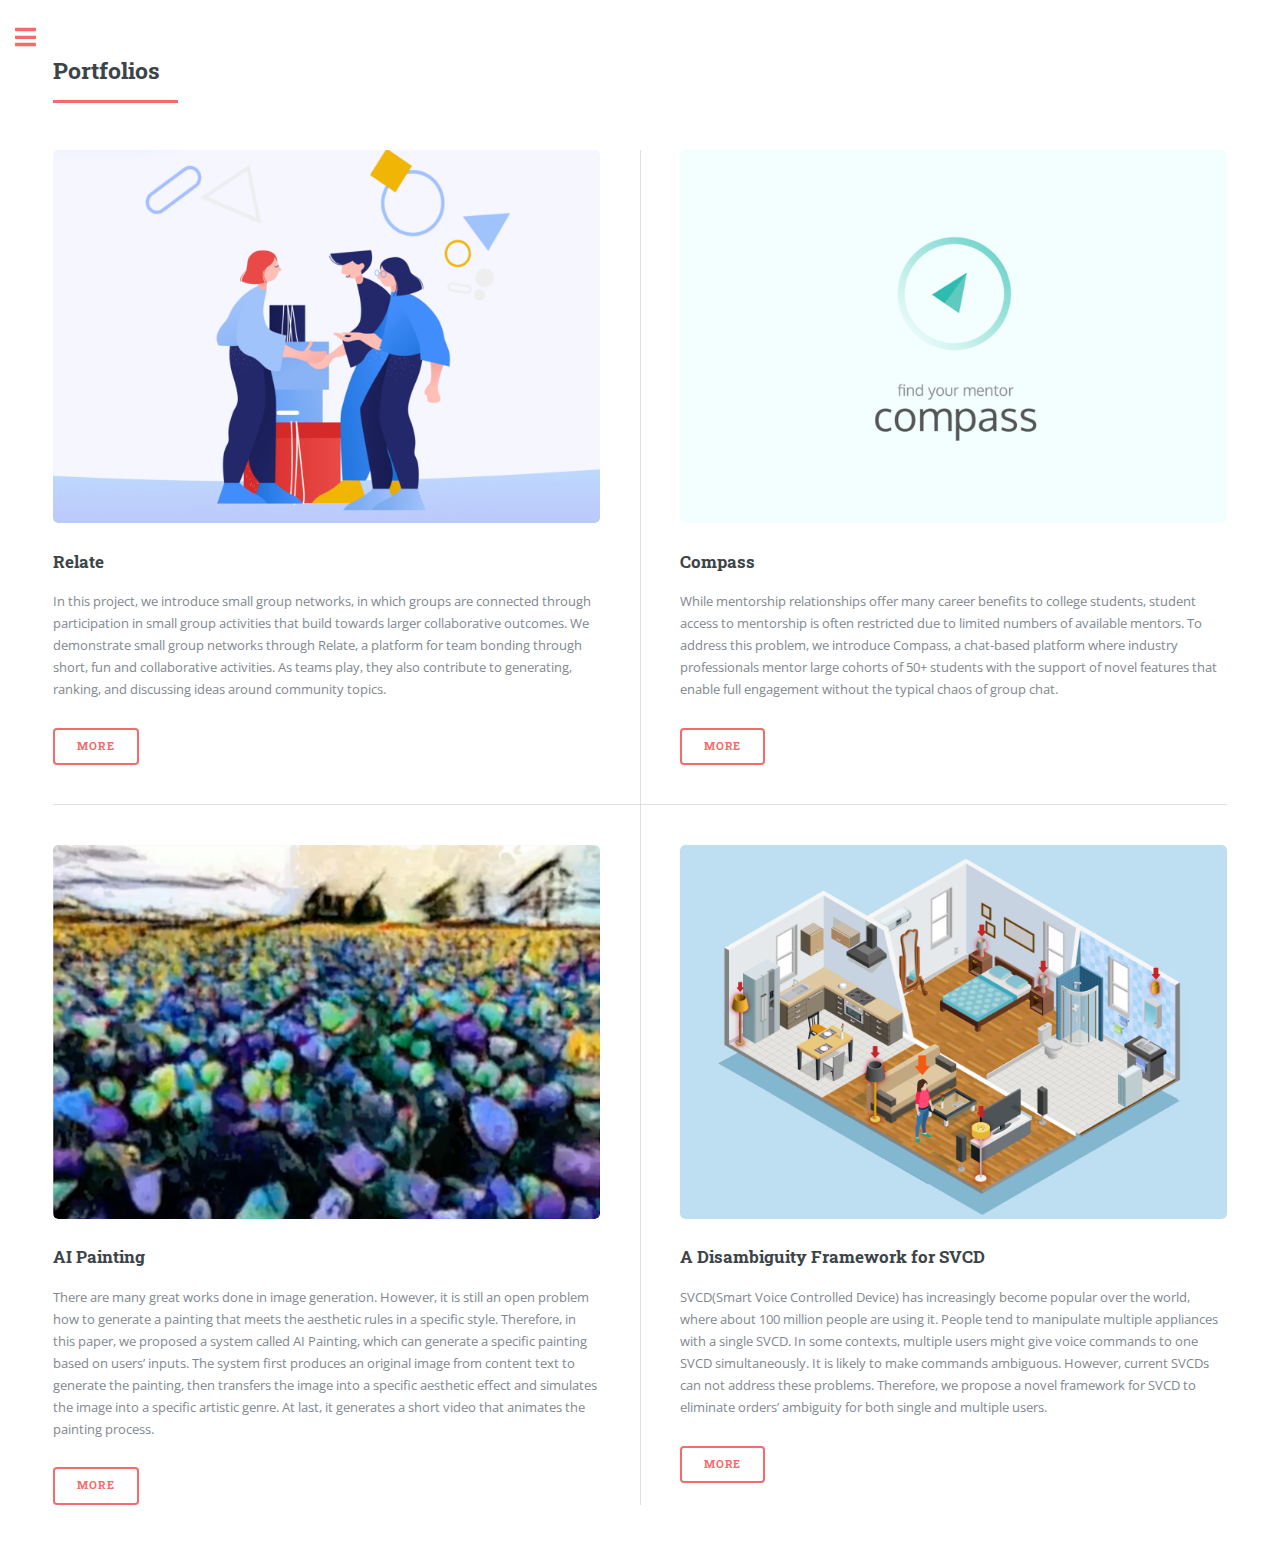
==== commit 373e84e6: "update" ====
--- a/portfolios.html
+++ b/portfolios.html
@@ -20,11 +20,11 @@
 					<div id="main">
 						<div class="inner">
 
-							<!-- Header -->
-								<!-- <header id="header">
+							<!-- Header 
+								 <header id="header">
 									<a href="index.html" class="logo"><strong>Portfolios</strong></a>
 									<a href="index.html" class="logo"></a>
-									<!-- 
+									
 									<ul class="icons">
 										<li><a href="#" class="icon brands fa-twitter"><span class="label">Twitter</span></a></li>
 										<li><a href="#" class="icon brands fa-facebook-f"><span class="label">Facebook</span></a></li>
@@ -32,7 +32,7 @@
 										<li><a href="#" class="icon brands fa-instagram"><span class="label">Instagram</span></a></li>
 										<li><a href="#" class="icon brands fa-medium-m"><span class="label">Medium</span></a></li>
 									</ul>
-									-->
+									
 								</header> -->
 
 							<!-- Section -->
@@ -81,35 +81,35 @@
 									</header>
 									<div class="posts">
 										<article>
-											<a class="image" href="aipainting.html"><img src="images/pic01.jpg" alt="" /></a>
+											<a class="image" href="relate.html"><img src="images/relate.png" alt="" /></a>
 											<h3>Relate</h3>
-											<p>Aenean ornare velit lacus, ac varius enim lorem ullamcorper dolore. Proin aliquam facilisis ante interdum. Sed nulla amet lorem feugiat tempus aliquam.</p>
+											<p>In this project, we introduce small group networks, in which groups are connected through participation in small group activities that build towards larger collaborative outcomes. We demonstrate small group networks through Relate, a platform for team bonding through short, fun and collaborative activities. As teams play, they also contribute to generating, ranking, and discussing ideas around community topics. </p>
+											<ul class="actions">
+												<li><a href="relate.html" class="button">More</a></li>
+											</ul>
+										</article>
+										<article>
+											<a href="compass.html" class="image"><img src="images/compass.png" alt="" /></a>
+											<h3>Compass</h3>
+											<p>While mentorship relationships offer many career benefits to college students, student access to mentorship is often restricted due to limited numbers of available mentors. To address this problem, we introduce Compass, a chat-based platform where industry professionals mentor large cohorts of 50+ students with the support of novel features that enable full engagement without the typical chaos of group chat.</p>
+											<ul class="actions">
+												<li><a href="compass.html" class="button">More</a></li>
+											</ul>
+										</article>
+										<article>
+											<a href="aipainting.html" class="image"><img src="images/aipainting.png" alt="" /></a>
+											<h3>AI Painting</h3>
+											<p>There are many great works done in image generation. However, it is still an open problem how to generate a painting that meets the aesthetic rules in a specific style. Therefore, in this paper, we proposed a system called AI Painting, which can generate a specific painting based on users’ inputs. The system first produces an original image from content text to generate the painting, then transfers the image into a specific aesthetic effect and simulates the image into a specific artistic genre. At last, it generates a short video that animates the painting process.</p>
 											<ul class="actions">
 												<li><a href="aipainting.html" class="button">More</a></li>
 											</ul>
 										</article>
 										<article>
-											<a href="#" class="image"><img src="images/pic02.jpg" alt="" /></a>
-											<h3>Compass</h3>
-											<p>Aenean ornare velit lacus, ac varius enim lorem ullamcorper dolore. Proin aliquam facilisis ante interdum. Sed nulla amet lorem feugiat tempus aliquam.</p>
-											<ul class="actions">
-												<li><a href="#" class="button">More</a></li>
-											</ul>
-										</article>
-										<article>
-											<a href="#" class="image"><img src="images/pic03.jpg" alt="" /></a>
-											<h3>AI Painting</h3>
-											<p>Aenean ornare velit lacus, ac varius enim lorem ullamcorper dolore. Proin aliquam facilisis ante interdum. Sed nulla amet lorem feugiat tempus aliquam.</p>
-											<ul class="actions">
-												<li><a href="#" class="button">More</a></li>
-											</ul>
-										</article>
-										<article>
-											<a href="#" class="image"><img src="images/pic04.jpg" alt="" /></a>
-											<h3>Sed etiam facilis</h3>
-											<p>Aenean ornare velit lacus, ac varius enim lorem ullamcorper dolore. Proin aliquam facilisis ante interdum. Sed nulla amet lorem feugiat tempus aliquam.</p>
-											<ul class="actions">
-												<li><a href="#" class="button">More</a></li>
+											<a href="SVCD.html" class="image"><img src="images/SCVD.png" alt="" /></a>
+											<h3>A Disambiguity Framework for SVCD</h3>
+											<p>SVCD(Smart Voice Controlled Device) has increasingly become popular over the world, where about 100 million people are using it. People tend to manipulate multiple appliances with a single SVCD. In some contexts, multiple users might give voice commands to one SVCD simultaneously. It is likely to make commands ambiguous. However, current SVCDs can not address these problems. Therefore, we propose a novel framework for SVCD to eliminate orders’ ambiguity for both single and multiple users. </p>
+											<ul class="actions">
+												<li><a href="SVCD.html" class="button">More</a></li>
 											</ul>
 										</article>
 										<!-- <article>
